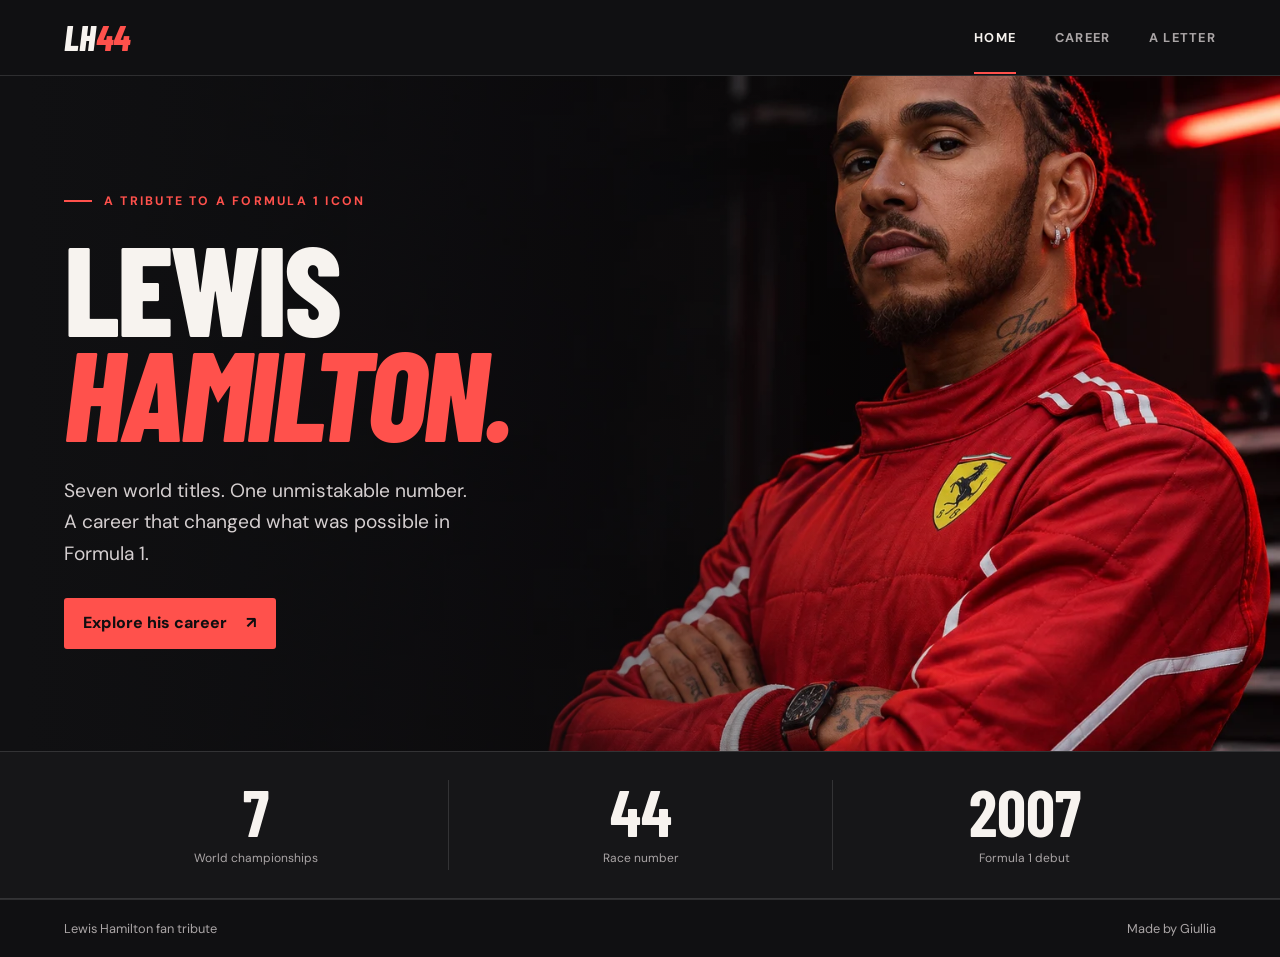
==== index.html @ 6f23fd6c "Build three-page Lewis Hamilton tribute site" ====
<!doctype html>
<html lang="en">
<head>
<meta charset="utf-8">
<meta name="viewport" content="width=device-width, initial-scale=1">
<meta name="theme-color" content="#101012">
<title>Home | Lewis Hamilton Tribute</title>
<link rel="stylesheet" href="style.css">
</head>
<body>
<header><a class="brand" href="index.html" aria-label="LH44 home">LH<span>44</span></a><nav aria-label="Main navigation"><a href="index.html" aria-current="page">Home</a><a href="career.html">Career</a><a href="letter.html">A Letter</a></nav></header>
<main class="hero"><div class="hero-content"><p class="eyebrow">A tribute to a Formula 1 icon</p><h1>Lewis<br><em>Hamilton.</em></h1><p class="intro">Seven world titles. One unmistakable number. A career that changed what was possible in Formula 1.</p><a class="button" href="career.html">Explore his career <span aria-hidden="true">↗</span></a></div></main><section class="stats" aria-label="Career highlights"><div><strong>7</strong><span>World championships</span></div><div><strong>44</strong><span>Race number</span></div><div><strong>2007</strong><span>Formula 1 debut</span></div></section>
<footer>Lewis Hamilton fan tribute <span>Made by Giullia</span></footer>
</body>
</html>
---- style.css ----
@import url('https://fonts.googleapis.com/css2?family=Barlow+Condensed:ital,wght@0,600;0,700;0,800;1,800&family=DM+Sans:wght@400;500;600;700&display=swap');

:root {
  color-scheme: dark;
  --base: #101012;
  --ink: #f7f3ef;
  --muted: #aaa5a6;
  --red: #ff514c;
  --line: #ffffff20;
  --display: "Barlow Condensed", Impact, "Arial Narrow", sans-serif;
}
* { box-sizing: border-box; }
body { margin: 0; background: var(--base); color: var(--ink); font: 1rem/1.65 "DM Sans", Arial, sans-serif; }
a { color: inherit; text-decoration: none; }
a:focus-visible { outline: 2px solid var(--red); outline-offset: 5px; }
header, footer { padding-inline: max(5vw, calc((100vw - 1240px) / 2)); }
header { display: flex; align-items: center; justify-content: space-between; gap: 1rem; min-height: 76px; border-bottom: 1px solid var(--line); }
.brand { font: italic 800 2.2rem/.95 var(--display); }
.brand span { color: var(--red); }
nav { display: flex; gap: clamp(.9rem, 3vw, 2.8rem); }
nav a { color: var(--muted); font-size: .8rem; font-weight: 700; text-transform: uppercase; letter-spacing: .10em; padding-block: 1.5rem; }
nav a:hover, nav a[aria-current] { color: var(--ink); }
nav a[aria-current] { box-shadow: 0 2px var(--red); }
.hero { min-height: min(720px, 75vh); display: grid; align-items: center; padding: 4rem max(5vw, calc((100vw - 1240px) / 2)); background: linear-gradient(90deg,#101012 2%,#101012b8 32%,#10101200 75%), url("assets/hamilton.webp") center 38% / cover, radial-gradient(ellipse at 75% 45%, #701d26, #101012 68%); }
.hero-content { position: relative; }
.eyebrow { color: var(--red); text-transform: uppercase; letter-spacing: .18em; font-size: .77rem; font-weight: 700; display: flex; align-items: center; gap: .75rem; }
.eyebrow::before { content: ""; display: inline-block; width: 1.75rem; border-top: 2px solid currentColor; }
h1 { font: 800 clamp(4rem, 10vw, 9rem)/.82 var(--display); letter-spacing: -.025em; text-transform: uppercase; margin: .18em 0 .24em; }
h1 em { color: var(--red); }
.intro { color: #d5cfd0; max-width: 31ch; font-size: clamp(1rem, 2vw, 1.2rem); margin-bottom: 1.8rem; }
.button { display: inline-flex; align-items: center; gap: 1.2rem; background: var(--red); color: #100e10; border-radius: 3px; font-weight: 800; padding: .75rem 1.2rem; }
.button:hover { background: #ff746e; }
.stats { display: grid; grid-template-columns: repeat(3, 1fr); padding: 1.75rem 5vw; background: #161618; border-block: 1px solid var(--line); text-align: center; }
.stats div + div { border-left: 1px solid var(--line); }
.stats strong { display: block; font: 700 clamp(2.5rem, 5vw, 4.5rem)/1 var(--display); }
.stats span { color: var(--muted); font-size: .75rem; }
.inside { max-width: 860px; margin: auto; padding: clamp(3rem, 7vw, 6rem) 5vw; }
.timeline { list-style: none; padding: 0; margin: 2rem 0; border-top: 1px solid var(--line); }
.timeline li { display: grid; grid-template-columns: minmax(4rem, 19%) 1fr; gap: 1rem; padding: 1.3rem 0; border-bottom: 1px solid var(--line); }
.timeline time { color: var(--red); font: 700 1.6rem var(--display); }
.timeline h2 { margin: 0; font-size: 1.15rem; }
.timeline p { margin: .35rem 0 0; color: var(--muted); }
.letter { max-width: 780px; }
.note { background: #1a1719; border: 1px solid var(--line); border-left: 3px solid var(--red); padding: clamp(1.25rem, 5vw, 3rem); margin: 2rem 0; font-size: 1.1rem; }
.note p:first-child { margin-top: 0; }
.note .signature { margin-bottom: 0; color: var(--red); font: italic 800 2.25rem var(--display); }
.back:hover { color: var(--red); }
footer { display: flex; gap: 1rem; justify-content: space-between; padding-block: 1.1rem; border-top: 1px solid var(--line); color: var(--muted); font-size: .8rem; }
@media (max-width: 650px) {
  .hero { min-height: 650px; align-items: end; background-image: linear-gradient(0deg,#101012 12%,#101012aa 45%,#10101210 78%), url("assets/hamilton.webp"), radial-gradient(ellipse at 75% 45%, #701d26, #101012 68%); background-position: center, 67% top, center; }
}
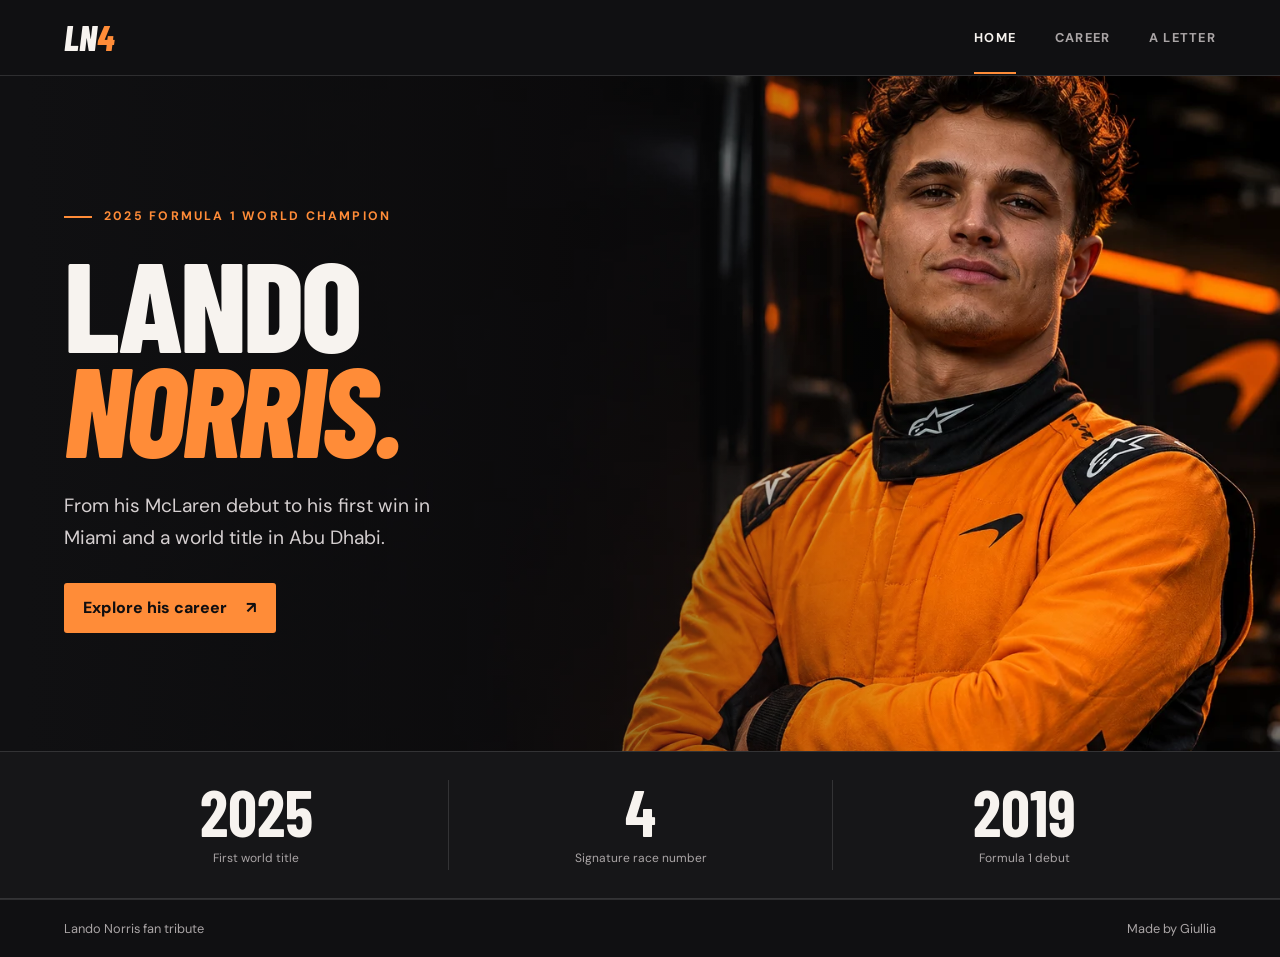
==== commit 07f6ec2b: "Update tribute site for Lando Norris" ====
--- a/index.html
+++ b/index.html
@@ -4,12 +4,24 @@
 <meta charset="utf-8">
 <meta name="viewport" content="width=device-width, initial-scale=1">
 <meta name="theme-color" content="#101012">
-<title>Home | Lewis Hamilton Tribute</title>
+<title>Home | Lando Norris Tribute</title>
 <link rel="stylesheet" href="style.css">
 </head>
 <body>
-<header><a class="brand" href="index.html" aria-label="LH44 home">LH<span>44</span></a><nav aria-label="Main navigation"><a href="index.html" aria-current="page">Home</a><a href="career.html">Career</a><a href="letter.html">A Letter</a></nav></header>
-<main class="hero"><div class="hero-content"><p class="eyebrow">A tribute to a Formula 1 icon</p><h1>Lewis<br><em>Hamilton.</em></h1><p class="intro">Seven world titles. One unmistakable number. A career that changed what was possible in Formula 1.</p><a class="button" href="career.html">Explore his career <span aria-hidden="true">↗</span></a></div></main><section class="stats" aria-label="Career highlights"><div><strong>7</strong><span>World championships</span></div><div><strong>44</strong><span>Race number</span></div><div><strong>2007</strong><span>Formula 1 debut</span></div></section>
-<footer>Lewis Hamilton fan tribute <span>Made by Giullia</span></footer>
+<header><a class="brand" href="index.html" aria-label="Lando Norris tribute home">LN<span>4</span></a><nav aria-label="Main navigation"><a href="index.html" aria-current="page">Home</a><a href="career.html">Career</a><a href="letter.html">A Letter</a></nav></header>
+<main class="hero">
+  <div class="hero-content">
+    <p class="eyebrow">2025 Formula 1 World Champion</p>
+    <h1>Lando<br><em>Norris.</em></h1>
+    <p class="intro">From his McLaren debut to his first win in Miami and a world title in Abu Dhabi.</p>
+    <a class="button" href="career.html">Explore his career <span aria-hidden="true">↗</span></a>
+  </div>
+</main>
+<section class="stats" aria-label="Career highlights">
+  <div><strong>2025</strong><span>First world title</span></div>
+  <div><strong>4</strong><span>Signature race number</span></div>
+  <div><strong>2019</strong><span>Formula 1 debut</span></div>
+</section>
+<footer>Lando Norris fan tribute <span>Made by Giullia</span></footer>
 </body>
 </html>
--- a/style.css
+++ b/style.css
@@ -5,31 +5,31 @@
   --base: #101012;
   --ink: #f7f3ef;
   --muted: #aaa5a6;
-  --red: #ff514c;
+  --papaya: #ff8c38;
   --line: #ffffff20;
   --display: "Barlow Condensed", Impact, "Arial Narrow", sans-serif;
 }
 * { box-sizing: border-box; }
 body { margin: 0; background: var(--base); color: var(--ink); font: 1rem/1.65 "DM Sans", Arial, sans-serif; }
 a { color: inherit; text-decoration: none; }
-a:focus-visible { outline: 2px solid var(--red); outline-offset: 5px; }
+a:focus-visible { outline: 2px solid var(--papaya); outline-offset: 5px; }
 header, footer { padding-inline: max(5vw, calc((100vw - 1240px) / 2)); }
 header { display: flex; align-items: center; justify-content: space-between; gap: 1rem; min-height: 76px; border-bottom: 1px solid var(--line); }
 .brand { font: italic 800 2.2rem/.95 var(--display); }
-.brand span { color: var(--red); }
+.brand span { color: var(--papaya); }
 nav { display: flex; gap: clamp(.9rem, 3vw, 2.8rem); }
 nav a { color: var(--muted); font-size: .8rem; font-weight: 700; text-transform: uppercase; letter-spacing: .10em; padding-block: 1.5rem; }
 nav a:hover, nav a[aria-current] { color: var(--ink); }
-nav a[aria-current] { box-shadow: 0 2px var(--red); }
-.hero { min-height: min(720px, 75vh); display: grid; align-items: center; padding: 4rem max(5vw, calc((100vw - 1240px) / 2)); background: linear-gradient(90deg,#101012 2%,#101012b8 32%,#10101200 75%), url("assets/hamilton.webp") center 38% / cover, radial-gradient(ellipse at 75% 45%, #701d26, #101012 68%); }
+nav a[aria-current] { box-shadow: 0 2px var(--papaya); }
+.hero { min-height: min(720px, 75vh); display: grid; align-items: center; padding: 4rem max(5vw, calc((100vw - 1240px) / 2)); background: linear-gradient(90deg,#101012 2%,#101012b8 32%,#10101200 75%), url("assets/norris.webp") center 38% / cover, radial-gradient(ellipse at 75% 45%, #69381c, #101012 68%); }
 .hero-content { position: relative; }
-.eyebrow { color: var(--red); text-transform: uppercase; letter-spacing: .18em; font-size: .77rem; font-weight: 700; display: flex; align-items: center; gap: .75rem; }
+.eyebrow { color: var(--papaya); text-transform: uppercase; letter-spacing: .18em; font-size: .77rem; font-weight: 700; display: flex; align-items: center; gap: .75rem; }
 .eyebrow::before { content: ""; display: inline-block; width: 1.75rem; border-top: 2px solid currentColor; }
 h1 { font: 800 clamp(4rem, 10vw, 9rem)/.82 var(--display); letter-spacing: -.025em; text-transform: uppercase; margin: .18em 0 .24em; }
-h1 em { color: var(--red); }
+h1 em { color: var(--papaya); }
 .intro { color: #d5cfd0; max-width: 31ch; font-size: clamp(1rem, 2vw, 1.2rem); margin-bottom: 1.8rem; }
-.button { display: inline-flex; align-items: center; gap: 1.2rem; background: var(--red); color: #100e10; border-radius: 3px; font-weight: 800; padding: .75rem 1.2rem; }
-.button:hover { background: #ff746e; }
+.button { display: inline-flex; align-items: center; gap: 1.2rem; background: var(--papaya); color: #100e10; border-radius: 3px; font-weight: 800; padding: .75rem 1.2rem; }
+.button:hover { background: #ffab6f; }
 .stats { display: grid; grid-template-columns: repeat(3, 1fr); padding: 1.75rem 5vw; background: #161618; border-block: 1px solid var(--line); text-align: center; }
 .stats div + div { border-left: 1px solid var(--line); }
 .stats strong { display: block; font: 700 clamp(2.5rem, 5vw, 4.5rem)/1 var(--display); }
@@ -37,15 +37,15 @@
 .inside { max-width: 860px; margin: auto; padding: clamp(3rem, 7vw, 6rem) 5vw; }
 .timeline { list-style: none; padding: 0; margin: 2rem 0; border-top: 1px solid var(--line); }
 .timeline li { display: grid; grid-template-columns: minmax(4rem, 19%) 1fr; gap: 1rem; padding: 1.3rem 0; border-bottom: 1px solid var(--line); }
-.timeline time { color: var(--red); font: 700 1.6rem var(--display); }
+.timeline time { color: var(--papaya); font: 700 1.6rem var(--display); }
 .timeline h2 { margin: 0; font-size: 1.15rem; }
 .timeline p { margin: .35rem 0 0; color: var(--muted); }
 .letter { max-width: 780px; }
-.note { background: #1a1719; border: 1px solid var(--line); border-left: 3px solid var(--red); padding: clamp(1.25rem, 5vw, 3rem); margin: 2rem 0; font-size: 1.1rem; }
+.note { background: #1a1719; border: 1px solid var(--line); border-left: 3px solid var(--papaya); padding: clamp(1.25rem, 5vw, 3rem); margin: 2rem 0; font-size: 1.1rem; }
 .note p:first-child { margin-top: 0; }
-.note .signature { margin-bottom: 0; color: var(--red); font: italic 800 2.25rem var(--display); }
-.back:hover { color: var(--red); }
+.note .signature { margin-bottom: 0; color: var(--papaya); font: italic 800 2.25rem var(--display); }
+.back:hover { color: var(--papaya); }
 footer { display: flex; gap: 1rem; justify-content: space-between; padding-block: 1.1rem; border-top: 1px solid var(--line); color: var(--muted); font-size: .8rem; }
 @media (max-width: 650px) {
-  .hero { min-height: 650px; align-items: end; background-image: linear-gradient(0deg,#101012 12%,#101012aa 45%,#10101210 78%), url("assets/hamilton.webp"), radial-gradient(ellipse at 75% 45%, #701d26, #101012 68%); background-position: center, 67% top, center; }
+  .hero { min-height: 650px; align-items: end; background-image: linear-gradient(0deg,#101012 12%,#101012aa 45%,#10101210 78%), url("assets/norris.webp"), radial-gradient(ellipse at 75% 45%, #69381c, #101012 68%); background-position: center, 67% top, center; }
 }
